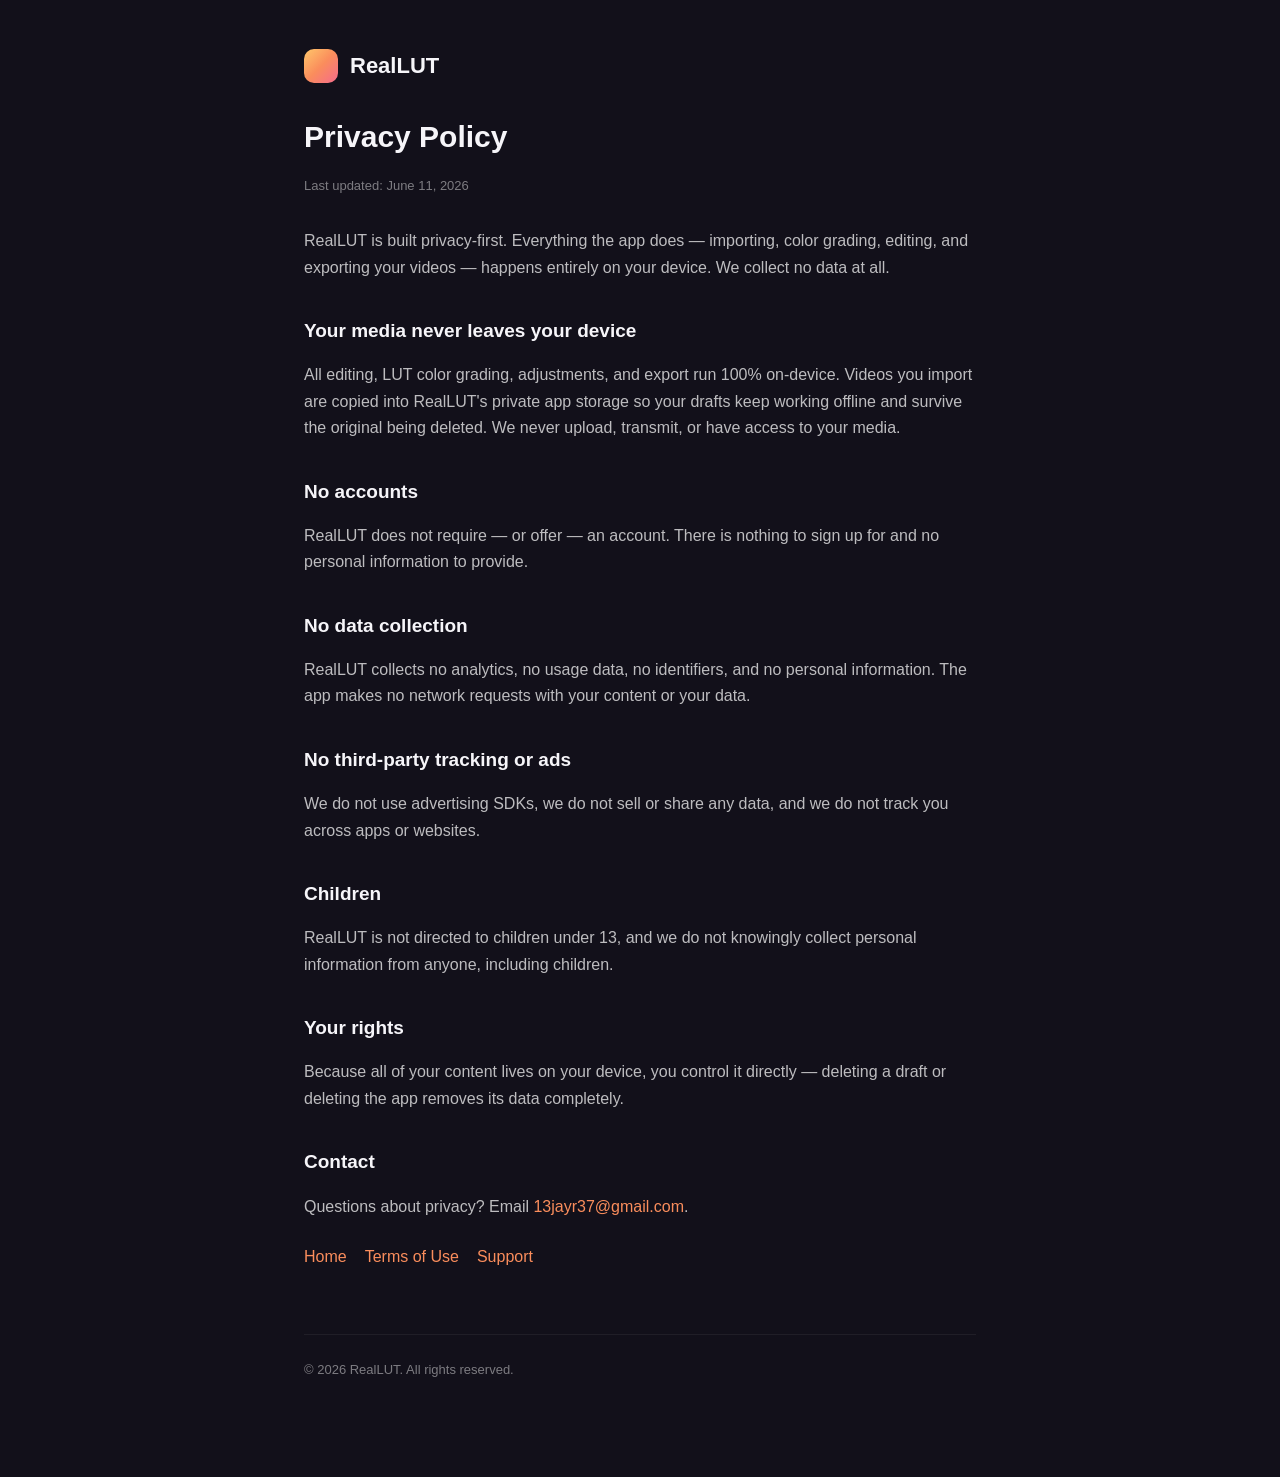
==== privacy.html @ 8cff5744 "feat: RealLUT legal + support site" ====
<!DOCTYPE html>
<html lang="en">
<head>
  <meta charset="utf-8">
  <meta name="viewport" content="width=device-width, initial-scale=1">
  <title>Privacy Policy — RealLUT</title>
  <link rel="stylesheet" href="style.css">
</head>
<body>
  <div class="wrap">
    <header class="brand"><div class="dot"></div><h1>RealLUT</h1></header>
    <h1 class="title">Privacy Policy</h1>
    <p class="updated">Last updated: June 11, 2026</p>

    <p>RealLUT is built privacy-first. Everything the app does — importing,
    color grading, editing, and exporting your videos — happens entirely on
    your device. We collect no data at all.</p>

    <h2>Your media never leaves your device</h2>
    <p>All editing, LUT color grading, adjustments, and export run 100%
    on-device. Videos you import are copied into RealLUT's private app storage
    so your drafts keep working offline and survive the original being deleted.
    We never upload, transmit, or have access to your media.</p>

    <h2>No accounts</h2>
    <p>RealLUT does not require — or offer — an account. There is nothing to
    sign up for and no personal information to provide.</p>

    <h2>No data collection</h2>
    <p>RealLUT collects no analytics, no usage data, no identifiers, and no
    personal information. The app makes no network requests with your content
    or your data.</p>

    <h2>No third-party tracking or ads</h2>
    <p>We do not use advertising SDKs, we do not sell or share any data, and we
    do not track you across apps or websites.</p>

    <h2>Children</h2>
    <p>RealLUT is not directed to children under 13, and we do not knowingly
    collect personal information from anyone, including children.</p>

    <h2>Your rights</h2>
    <p>Because all of your content lives on your device, you control it
    directly — deleting a draft or deleting the app removes its data
    completely.</p>

    <h2>Contact</h2>
    <p>Questions about privacy? Email
    <a href="mailto:13jayr37@gmail.com">13jayr37@gmail.com</a>.</p>

    <nav class="links">
      <a href="index.html">Home</a>
      <a href="terms.html">Terms of Use</a>
      <a href="support.html">Support</a>
    </nav>
    <footer>© 2026 RealLUT. All rights reserved.</footer>
  </div>
</body>
</html>
---- style.css ----
:root {
  --bg: #12101a;
  --panel: #1c1928;
  --text: #f6f5f9;
  --text2: rgba(255,255,255,0.72);
  --text3: rgba(255,255,255,0.45);
  --coral: #fa8d5c;
  --amber: #ffc76b;
}
* { box-sizing: border-box; }
body {
  margin: 0;
  background: var(--bg);
  color: var(--text);
  font-family: -apple-system, BlinkMacSystemFont, "Segoe UI", Roboto, Helvetica, Arial, sans-serif;
  line-height: 1.65;
}
.wrap { max-width: 720px; margin: 0 auto; padding: 48px 24px 96px; }
header.brand { display: flex; align-items: center; gap: 12px; margin-bottom: 8px; }
header.brand .dot {
  width: 34px; height: 34px; border-radius: 10px;
  background: linear-gradient(135deg, var(--amber), var(--coral), #f56b8c);
}
header.brand h1 { font-size: 22px; margin: 0; }
h1.title { font-size: 30px; margin: 28px 0 4px; }
.updated { color: var(--text3); font-size: 13px; margin-bottom: 32px; }
h2 { font-size: 19px; margin: 34px 0 8px; }
p, li { color: var(--text2); }
a { color: var(--coral); text-decoration: none; }
a:hover { text-decoration: underline; }
.card { background: var(--panel); border: 1px solid rgba(255,255,255,0.06); border-radius: 16px; padding: 20px 24px; margin: 18px 0; }
nav.links { display: flex; gap: 18px; flex-wrap: wrap; margin-top: 24px; }
footer { margin-top: 64px; color: var(--text3); font-size: 13px; border-top: 1px solid rgba(255,255,255,0.06); padding-top: 24px; }
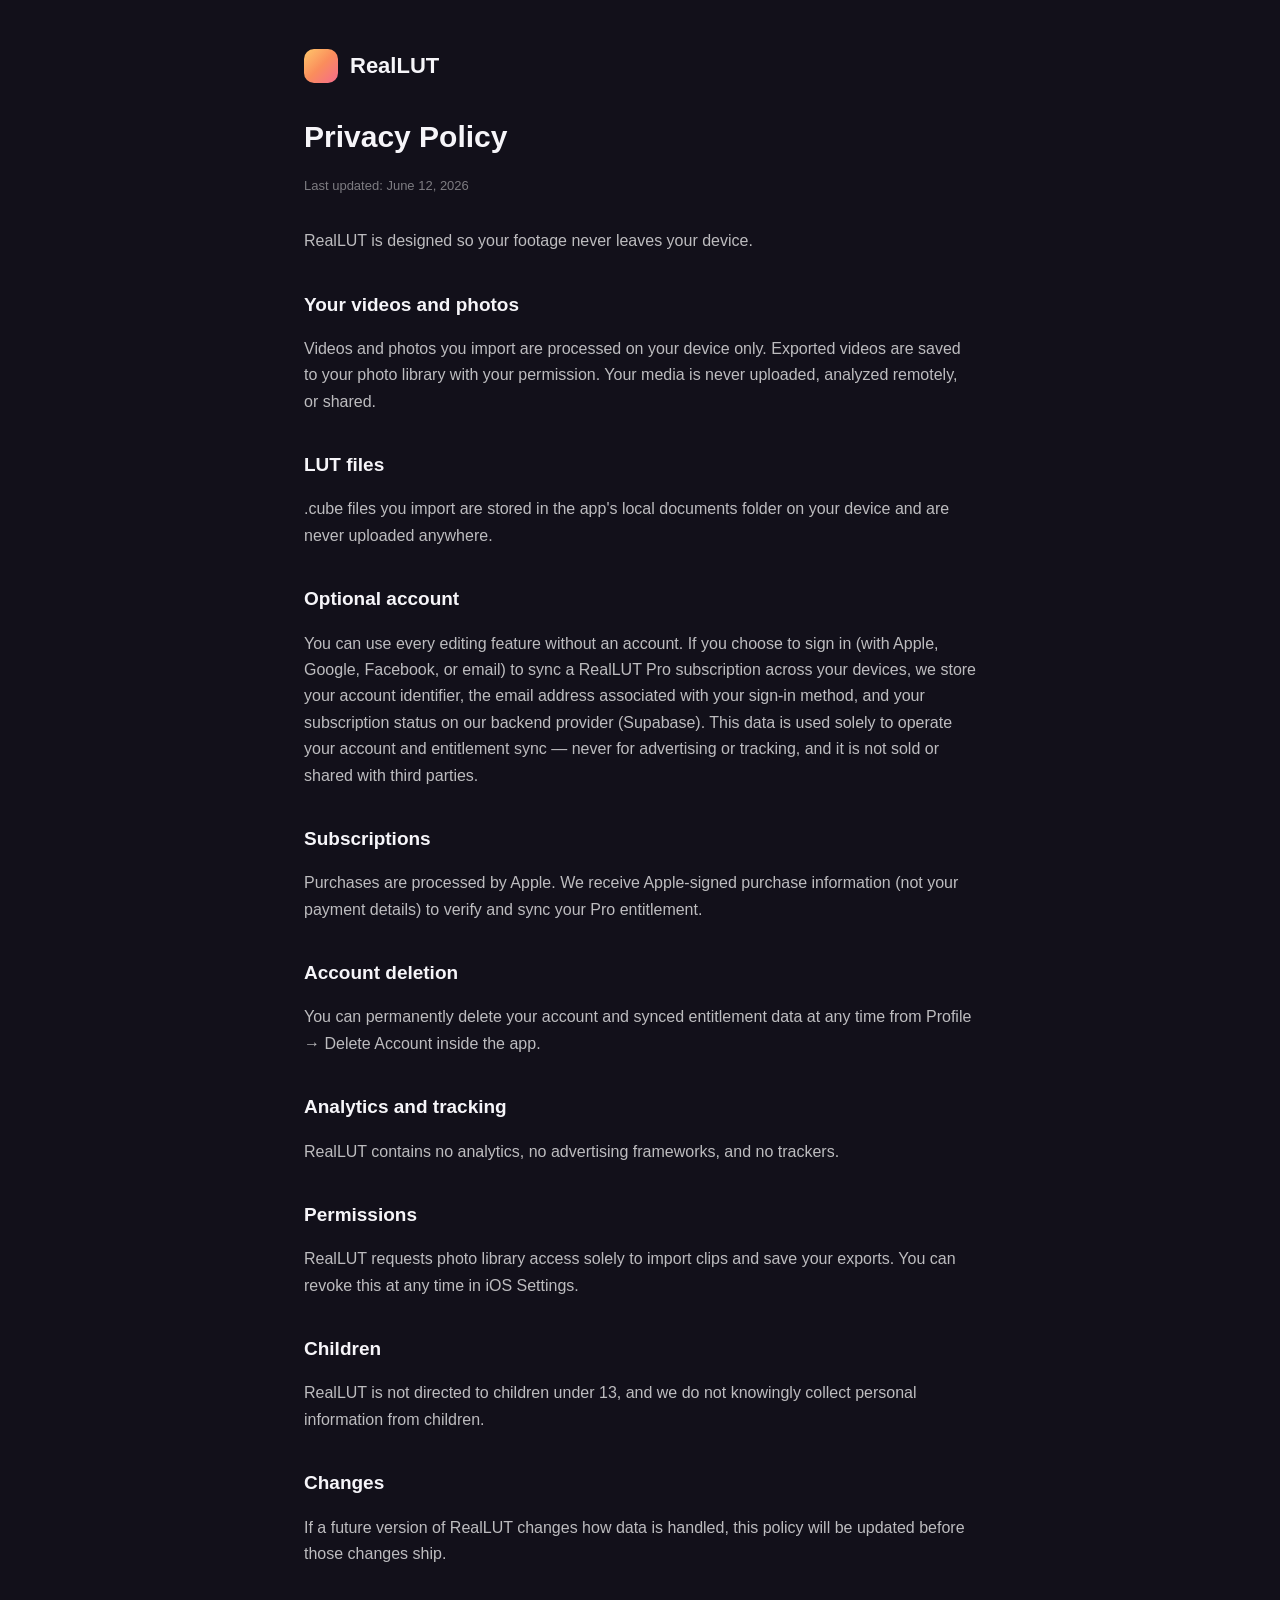
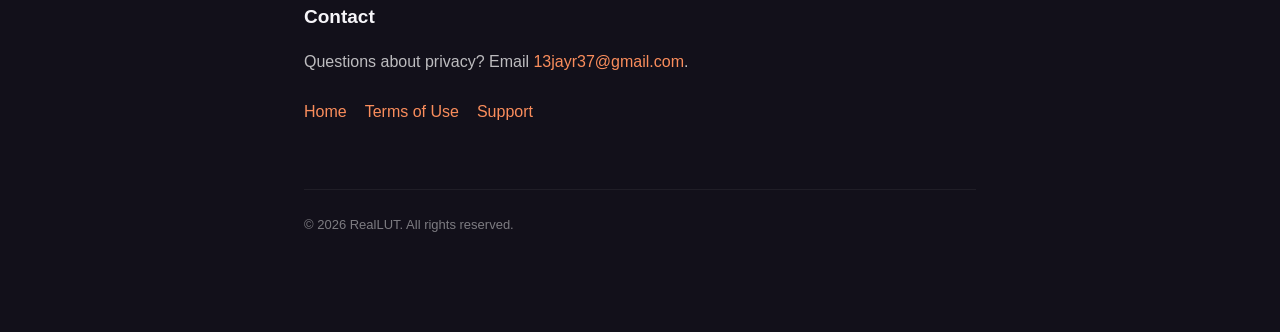
==== commit bfe56485: "docs: sync privacy/terms with in-app policy (optional account, subscriptions, deletion)" ====
--- a/privacy.html
+++ b/privacy.html
@@ -10,39 +10,52 @@
   <div class="wrap">
     <header class="brand"><div class="dot"></div><h1>RealLUT</h1></header>
     <h1 class="title">Privacy Policy</h1>
-    <p class="updated">Last updated: June 11, 2026</p>
+    <p class="updated">Last updated: June 12, 2026</p>
 
-    <p>RealLUT is built privacy-first. Everything the app does — importing,
-    color grading, editing, and exporting your videos — happens entirely on
-    your device. We collect no data at all.</p>
+    <p>RealLUT is designed so your footage never leaves your device.</p>
 
-    <h2>Your media never leaves your device</h2>
-    <p>All editing, LUT color grading, adjustments, and export run 100%
-    on-device. Videos you import are copied into RealLUT's private app storage
-    so your drafts keep working offline and survive the original being deleted.
-    We never upload, transmit, or have access to your media.</p>
+    <h2>Your videos and photos</h2>
+    <p>Videos and photos you import are processed on your device only. Exported
+    videos are saved to your photo library with your permission. Your media is
+    never uploaded, analyzed remotely, or shared.</p>
 
-    <h2>No accounts</h2>
-    <p>RealLUT does not require — or offer — an account. There is nothing to
-    sign up for and no personal information to provide.</p>
+    <h2>LUT files</h2>
+    <p>.cube files you import are stored in the app's local documents folder on
+    your device and are never uploaded anywhere.</p>
 
-    <h2>No data collection</h2>
-    <p>RealLUT collects no analytics, no usage data, no identifiers, and no
-    personal information. The app makes no network requests with your content
-    or your data.</p>
+    <h2>Optional account</h2>
+    <p>You can use every editing feature without an account. If you choose to
+    sign in (with Apple, Google, Facebook, or email) to sync a RealLUT Pro
+    subscription across your devices, we store your account identifier, the
+    email address associated with your sign-in method, and your subscription
+    status on our backend provider (Supabase). This data is used solely to
+    operate your account and entitlement sync — never for advertising or
+    tracking, and it is not sold or shared with third parties.</p>
 
-    <h2>No third-party tracking or ads</h2>
-    <p>We do not use advertising SDKs, we do not sell or share any data, and we
-    do not track you across apps or websites.</p>
+    <h2>Subscriptions</h2>
+    <p>Purchases are processed by Apple. We receive Apple-signed purchase
+    information (not your payment details) to verify and sync your Pro
+    entitlement.</p>
+
+    <h2>Account deletion</h2>
+    <p>You can permanently delete your account and synced entitlement data at
+    any time from Profile → Delete Account inside the app.</p>
+
+    <h2>Analytics and tracking</h2>
+    <p>RealLUT contains no analytics, no advertising frameworks, and no
+    trackers.</p>
+
+    <h2>Permissions</h2>
+    <p>RealLUT requests photo library access solely to import clips and save
+    your exports. You can revoke this at any time in iOS Settings.</p>
 
     <h2>Children</h2>
     <p>RealLUT is not directed to children under 13, and we do not knowingly
-    collect personal information from anyone, including children.</p>
+    collect personal information from children.</p>
 
-    <h2>Your rights</h2>
-    <p>Because all of your content lives on your device, you control it
-    directly — deleting a draft or deleting the app removes its data
-    completely.</p>
+    <h2>Changes</h2>
+    <p>If a future version of RealLUT changes how data is handled, this policy
+    will be updated before those changes ship.</p>
 
     <h2>Contact</h2>
     <p>Questions about privacy? Email
